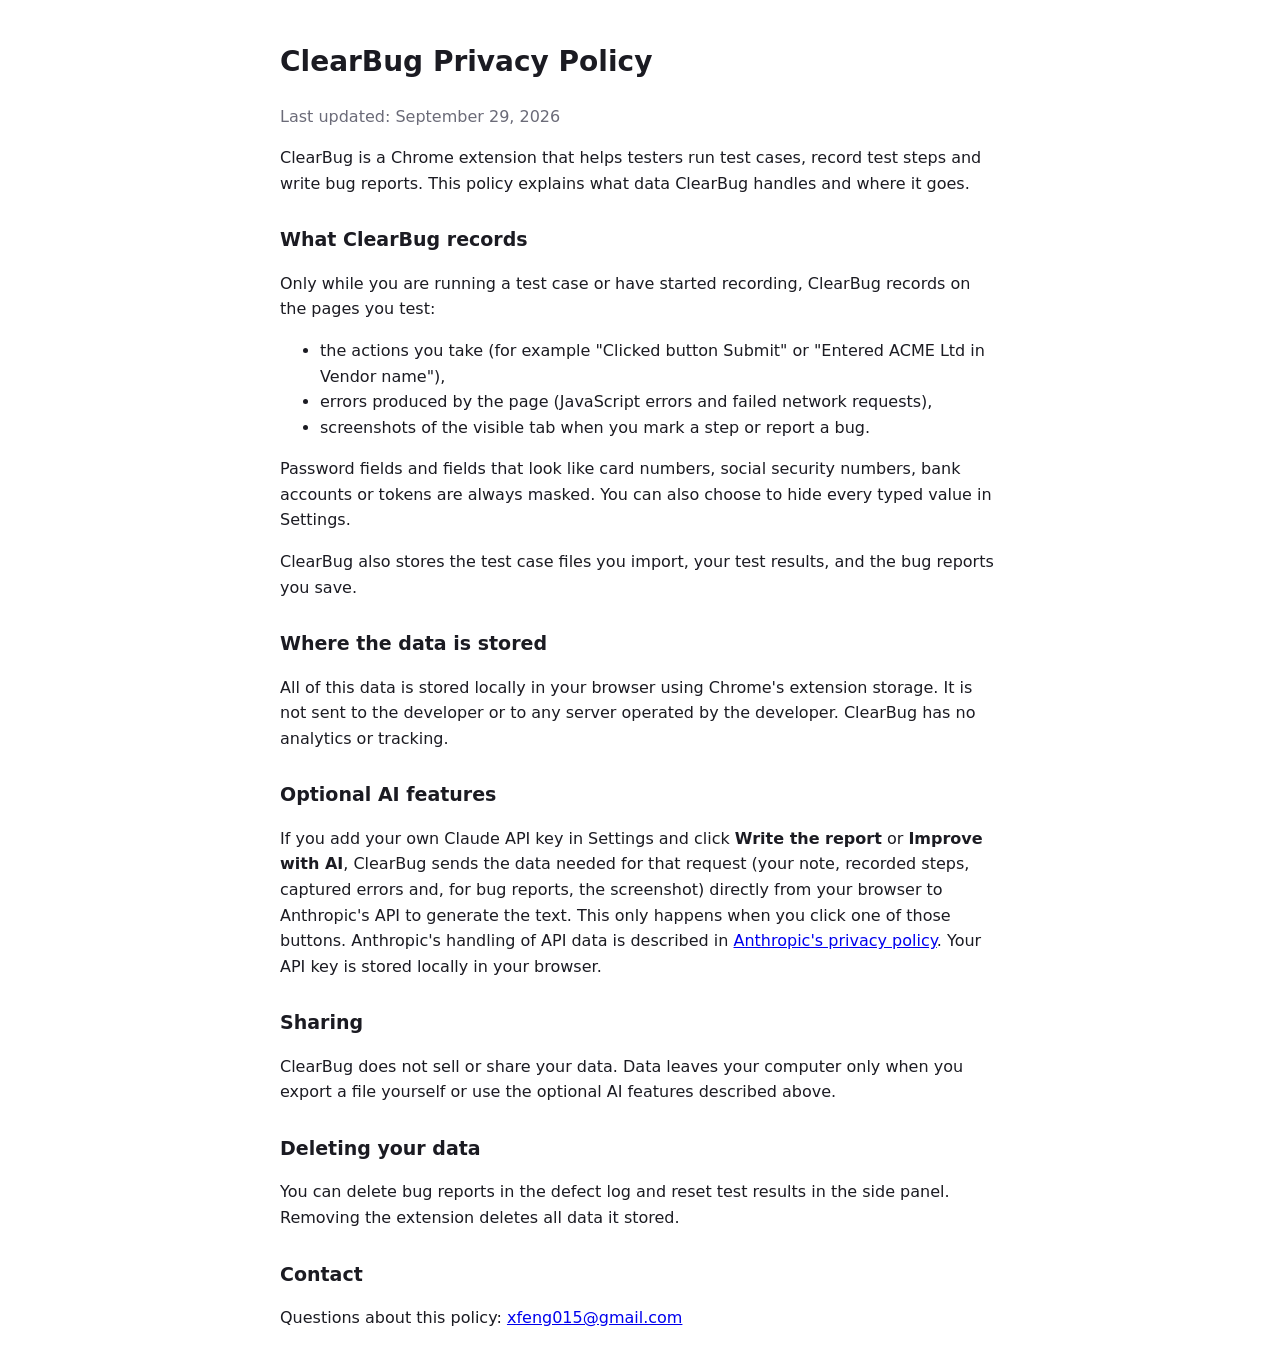
==== docs/privacy.html @ efe2bddd "ClearBug v0.3.1: UAT test runner and bug reporter Chrome extension Co-Authored-By: Claude Opus 5.5 <" ====
<!doctype html>
<html lang="en">
<head>
  <meta charset="utf-8">
  <meta name="viewport" content="width=device-width, initial-scale=1">
  <title>ClearBug Privacy Policy</title>
  <style>
    body { max-width: 720px; margin: 40px auto; padding: 0 20px; font: 16px/1.6 system-ui, -apple-system, "Segoe UI", sans-serif; color: #1b1b22; }
    h1 { font-size: 28px; } h2 { font-size: 19px; margin-top: 28px; }
    .muted { color: #6b6b78; }
  </style>
</head>
<body>
  <h1>ClearBug Privacy Policy</h1>
  <p class="muted">Last updated: September 29, 2026</p>

  <p>ClearBug is a Chrome extension that helps testers run test cases, record test steps and write bug reports. This policy explains what data ClearBug handles and where it goes.</p>

  <h2>What ClearBug records</h2>
  <p>Only while you are running a test case or have started recording, ClearBug records on the pages you test:</p>
  <ul>
    <li>the actions you take (for example "Clicked button Submit" or "Entered ACME Ltd in Vendor name"),</li>
    <li>errors produced by the page (JavaScript errors and failed network requests),</li>
    <li>screenshots of the visible tab when you mark a step or report a bug.</li>
  </ul>
  <p>Password fields and fields that look like card numbers, social security numbers, bank accounts or tokens are always masked. You can also choose to hide every typed value in Settings.</p>
  <p>ClearBug also stores the test case files you import, your test results, and the bug reports you save.</p>

  <h2>Where the data is stored</h2>
  <p>All of this data is stored locally in your browser using Chrome's extension storage. It is not sent to the developer or to any server operated by the developer. ClearBug has no analytics or tracking.</p>

  <h2>Optional AI features</h2>
  <p>If you add your own Claude API key in Settings and click <b>Write the report</b> or <b>Improve with AI</b>, ClearBug sends the data needed for that request (your note, recorded steps, captured errors and, for bug reports, the screenshot) directly from your browser to Anthropic's API to generate the text. This only happens when you click one of those buttons. Anthropic's handling of API data is described in <a href="https://www.anthropic.com/legal/privacy">Anthropic's privacy policy</a>. Your API key is stored locally in your browser.</p>

  <h2>Sharing</h2>
  <p>ClearBug does not sell or share your data. Data leaves your computer only when you export a file yourself or use the optional AI features described above.</p>

  <h2>Deleting your data</h2>
  <p>You can delete bug reports in the defect log and reset test results in the side panel. Removing the extension deletes all data it stored.</p>

  <h2>Contact</h2>
  <p>Questions about this policy: <a href="mailto:xfeng015@gmail.com">xfeng015@gmail.com</a></p>
</body>
</html>
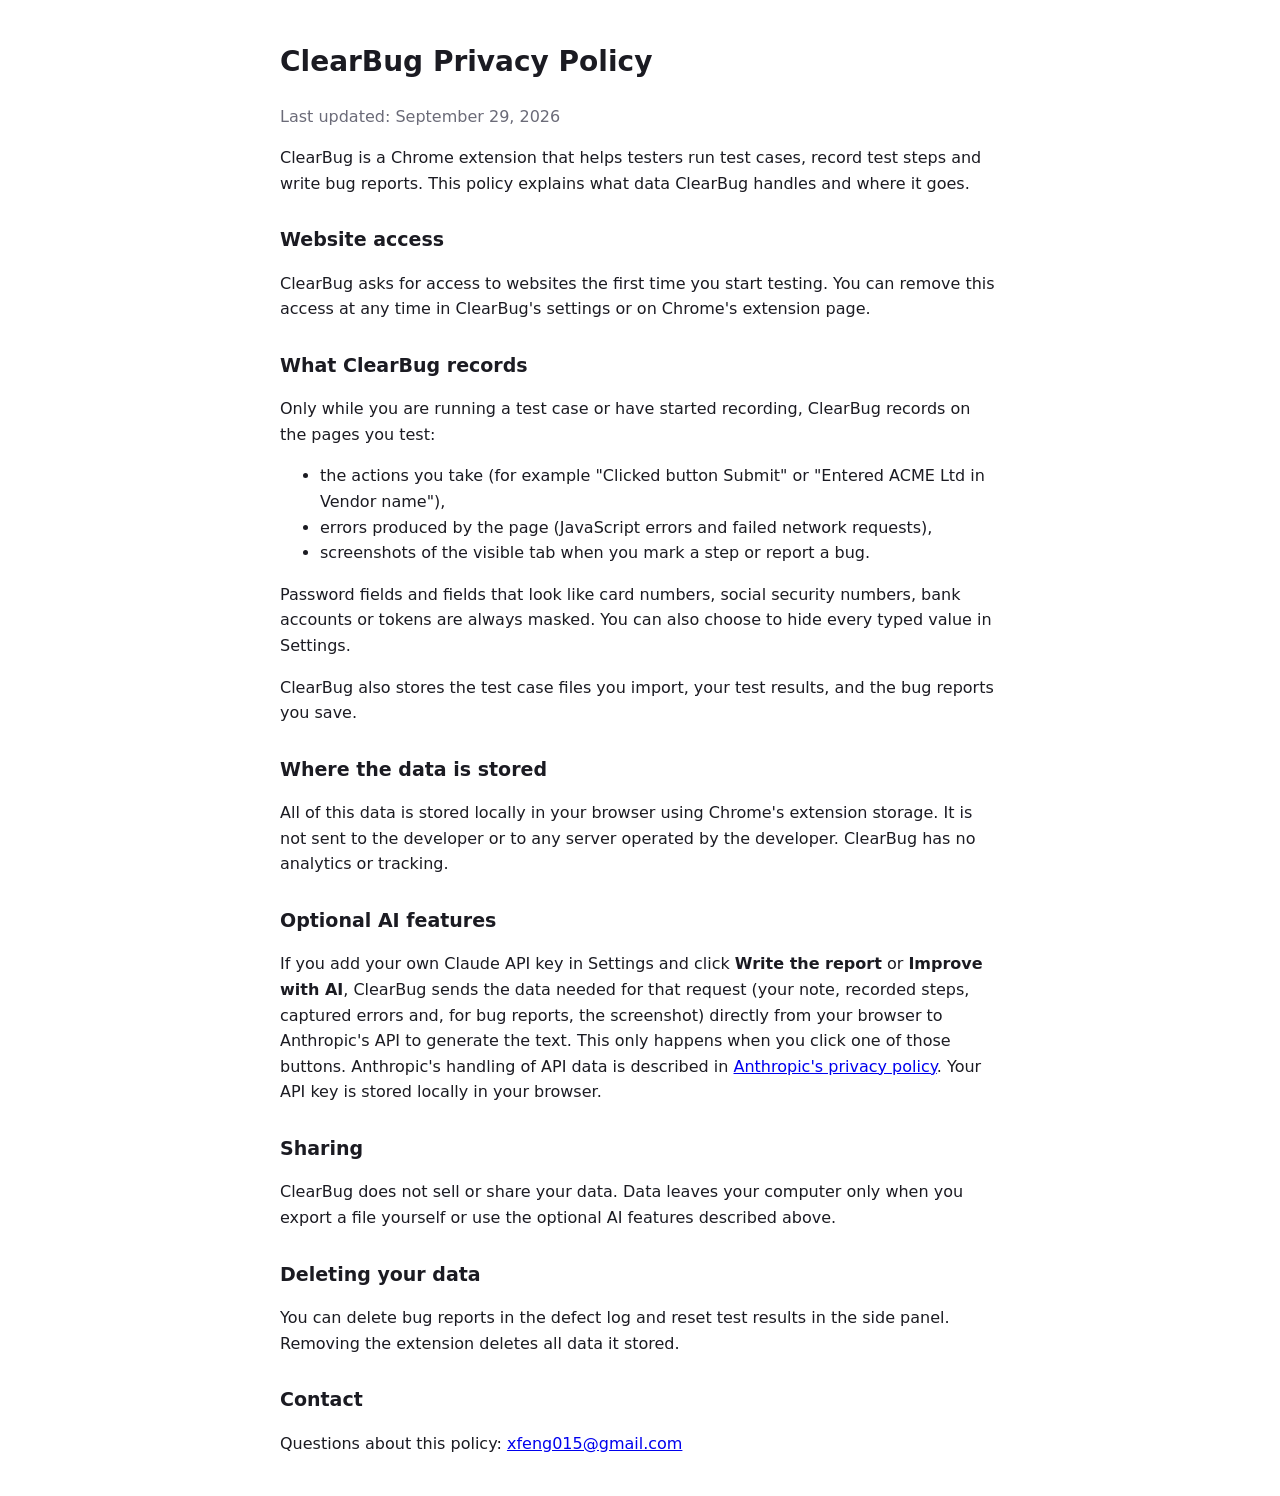
==== commit 6e244e6d: "v0.4.0: ask for website access at first use instead of at install Co-Authored-By: Claude Opus 5.5 <n" ====
--- a/docs/privacy.html
+++ b/docs/privacy.html
@@ -15,6 +15,9 @@
   <p class="muted">Last updated: September 29, 2026</p>
 
   <p>ClearBug is a Chrome extension that helps testers run test cases, record test steps and write bug reports. This policy explains what data ClearBug handles and where it goes.</p>
+
+  <h2>Website access</h2>
+  <p>ClearBug asks for access to websites the first time you start testing. You can remove this access at any time in ClearBug's settings or on Chrome's extension page.</p>
 
   <h2>What ClearBug records</h2>
   <p>Only while you are running a test case or have started recording, ClearBug records on the pages you test:</p>
